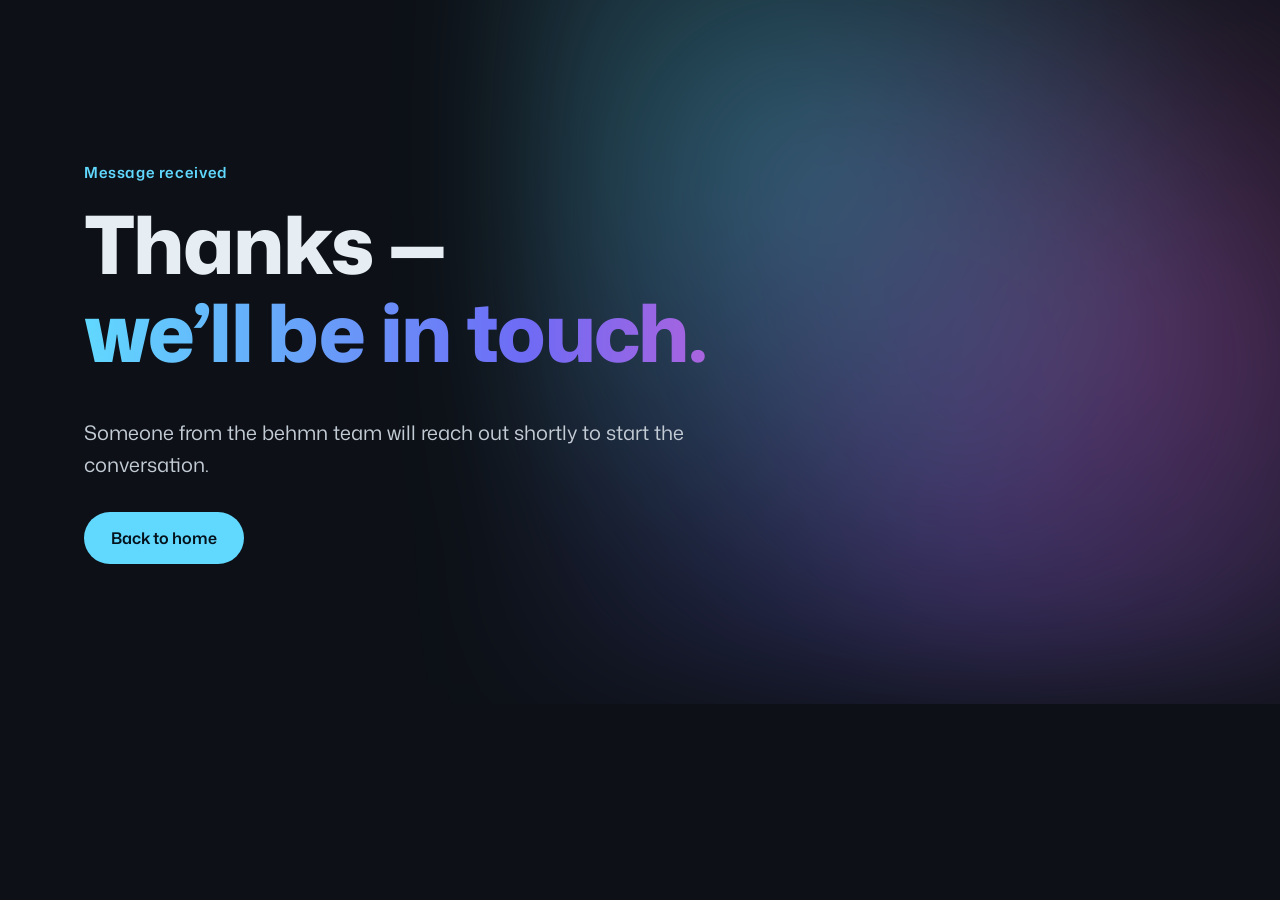
==== thanks.html @ 456a5f35 "Add behmn landing page for Netlify Static landing page styled after behmn.com (dark theme, cyan acce" ====
<!doctype html>
<html lang="en">
<head>
  <meta charset="utf-8">
  <meta name="viewport" content="width=device-width, initial-scale=1">
  <title>Thanks · behmn</title>
  <meta name="theme-color" content="#0D1117">
  <link rel="icon" href="/favicon.svg" type="image/svg+xml">
  <link rel="preconnect" href="https://fonts.googleapis.com">
  <link rel="preconnect" href="https://fonts.gstatic.com" crossorigin>
  <link href="https://fonts.googleapis.com/css2?family=Mona+Sans:wght@400..800&display=swap" rel="stylesheet">
  <link rel="stylesheet" href="/styles.css">
</head>
<body>
  <main class="hero">
    <div class="glow" aria-hidden="true"></div>
    <div class="container hero-inner">
      <p class="eyebrow">Message received</p>
      <h1>Thanks — <span class="grad">we’ll be in touch.</span></h1>
      <p class="lede">Someone from the behmn team will reach out shortly to start the conversation.</p>
      <div class="cta-row"><a class="btn btn-primary" href="/">Back to home</a></div>
    </div>
  </main>
</body>
</html>
---- styles.css ----
:root {
  --bg: #0D1117;
  --bg-alt: #04121B;
  --surface: #161B22;
  --border: #263040;
  --text: #E6EDF3;
  --muted: #9FA8B3;
  --soft: #C3CBD4;
  --cyan: #61D8FE;
  --magenta: #E25CC8;
  --indigo: #6E6BF5;
  --ink: #04121B;
  --radius: 14px;
  --font: "Mona Sans", ui-sans-serif, system-ui, -apple-system, "Segoe UI", sans-serif;
}

*, *::before, *::after { box-sizing: border-box; }
html { scroll-behavior: smooth; }
body {
  margin: 0;
  background: var(--bg);
  color: var(--text);
  font-family: var(--font);
  font-size: 17px;
  line-height: 1.6;
  -webkit-font-smoothing: antialiased;
}
a { color: inherit; }
h1, h2, h3 { line-height: 1.1; letter-spacing: -0.02em; margin: 0 0 0.5em; }
h2 { font-size: clamp(2rem, 4.5vw, 3.4rem); font-weight: 750; max-width: 18ch; }
h3 { font-size: 1.3rem; font-weight: 700; }
p { margin: 0 0 1em; }

.container { width: 100%; max-width: 1160px; margin: 0 auto; padding: 0 24px; }
.muted { color: var(--muted); }
.hidden { display: none; }

.skip { position: absolute; left: -9999px; }
.skip:focus { left: 16px; top: 16px; z-index: 100; background: var(--cyan); color: var(--ink); padding: 8px 14px; border-radius: 8px; }

.grad {
  background: linear-gradient(90deg, var(--cyan), var(--indigo) 55%, var(--magenta));
  -webkit-background-clip: text;
  background-clip: text;
  color: transparent;
}

/* Buttons */
.btn {
  display: inline-flex; align-items: center; justify-content: center;
  padding: 14px 26px; border-radius: 999px;
  font: 600 1rem var(--font); text-decoration: none;
  border: 1px solid transparent; cursor: pointer;
  transition: transform .15s ease, box-shadow .2s ease, background .2s ease;
}
.btn-primary { background: var(--cyan); color: var(--ink); }
.btn-primary:hover { transform: translateY(-1px); box-shadow: 0 0 0 6px rgba(97, 216, 254, .15); }
.btn-ghost { border-color: var(--border); color: var(--soft); }
.btn-ghost:hover { border-color: var(--cyan); color: var(--text); }
.btn-sm { padding: 9px 18px; font-size: .9rem; }

/* Nav */
.nav {
  position: sticky; top: 0; z-index: 50;
  background: rgba(13, 17, 23, .8);
  backdrop-filter: blur(12px);
  border-bottom: 1px solid var(--border);
}
.nav-inner { display: flex; align-items: center; gap: 24px; height: 68px; }
.nav nav { margin-left: auto; }
.nav-links { display: flex; gap: 28px; list-style: none; margin: 0; padding: 0; }
.nav-links a { color: var(--muted); text-decoration: none; font-size: .95rem; }
.nav-links a:hover { color: var(--text); }

.wordmark { font-size: 1.6rem; font-weight: 800; letter-spacing: -0.04em; text-decoration: none; color: var(--text); }
.wordmark span { color: var(--cyan); }
.wordmark.small { font-size: 1.25rem; }

/* Hero */
.hero { position: relative; overflow: hidden; padding: clamp(80px, 14vw, 160px) 0 clamp(80px, 12vw, 140px); }
.glow {
  position: absolute; inset: -30% -10% auto auto; width: 70vw; height: 70vw; max-width: 900px; max-height: 900px;
  background:
    radial-gradient(circle at 30% 40%, rgba(97, 216, 254, .35), transparent 55%),
    radial-gradient(circle at 70% 60%, rgba(226, 92, 200, .28), transparent 55%),
    radial-gradient(circle at 50% 80%, rgba(110, 107, 245, .3), transparent 60%);
  filter: blur(60px);
  animation: drift 18s ease-in-out infinite alternate;
  pointer-events: none;
}
@keyframes drift { to { transform: translate(-8%, 6%) scale(1.08); } }
@media (prefers-reduced-motion: reduce) { .glow { animation: none; } html { scroll-behavior: auto; } }
.hero-inner { position: relative; }
.eyebrow { color: var(--cyan); font-weight: 600; letter-spacing: .04em; font-size: .95rem; }
.hero h1 { font-size: clamp(2.4rem, 6.5vw, 5rem); font-weight: 800; max-width: 16ch; }
.hero h1 .grad { display: block; }
.lede { color: var(--soft); font-size: clamp(1.05rem, 1.6vw, 1.25rem); max-width: 56ch; }
.cta-row { display: flex; flex-wrap: wrap; gap: 14px; margin-top: 32px; }

/* Sections */
.section { padding: clamp(72px, 10vw, 120px) 0; }
.section-alt { background: var(--bg-alt); border-top: 1px solid var(--border); border-bottom: 1px solid var(--border); }

.cards { display: grid; grid-template-columns: repeat(auto-fit, minmax(280px, 1fr)); gap: 20px; margin-top: 40px; }
.card {
  background: var(--surface); border: 1px solid var(--border); border-radius: var(--radius);
  padding: 28px; display: flex; flex-direction: column;
  transition: border-color .2s ease, transform .2s ease;
}
.card:hover { border-color: rgba(97, 216, 254, .5); transform: translateY(-2px); }
.card p { color: var(--soft); }
.card .tag { color: var(--muted); font-size: .85rem; }
.card .link { margin-top: auto; color: var(--cyan); text-decoration: none; font-weight: 600; }

.steps { list-style: none; padding: 0; margin: 40px 0 0; display: grid; grid-template-columns: repeat(auto-fit, minmax(260px, 1fr)); gap: 20px; }
.step { border-top: 2px solid var(--cyan); padding-top: 20px; }
.step p { color: var(--soft); }
.step strong { color: var(--text); }
.num { display: block; font-size: .9rem; font-weight: 700; color: var(--cyan); margin-bottom: 8px; }

.trust { display: grid; grid-template-columns: repeat(auto-fit, minmax(260px, 1fr)); gap: 32px; margin-top: 40px; }
.trust p { color: var(--soft); }

.manifesto { text-align: center; }
.quote { font-size: clamp(1.6rem, 3.6vw, 2.6rem); font-weight: 700; line-height: 1.25; letter-spacing: -0.02em; max-width: 30ch; margin: 0 auto 24px; }

/* Contact */
.contact { display: grid; grid-template-columns: 1fr 1fr; gap: 48px; align-items: start; }
.form { display: grid; gap: 16px; background: var(--surface); border: 1px solid var(--border); border-radius: var(--radius); padding: 28px; }
.form label { display: grid; gap: 6px; font-size: .9rem; color: var(--soft); }
.form input, .form textarea {
  font: inherit; color: var(--text); background: var(--bg);
  border: 1px solid var(--border); border-radius: 10px; padding: 12px 14px;
}
.form input:focus, .form textarea:focus { outline: none; border-color: var(--cyan); box-shadow: 0 0 0 3px rgba(97, 216, 254, .2); }
.form .btn { justify-self: start; }

/* Footer */
.footer { padding: 32px 0; border-top: 1px solid var(--border); }
.footer-inner { display: flex; justify-content: space-between; align-items: center; gap: 16px; flex-wrap: wrap; font-size: .9rem; }

/* Responsive */
@media (max-width: 820px) {
  .nav-links { display: none; }
  .contact { grid-template-columns: 1fr; }
}
@media (max-width: 480px) {
  .container { padding: 0 16px; }
  .nav .btn-sm { padding: 8px 14px; font-size: .85rem; }
}
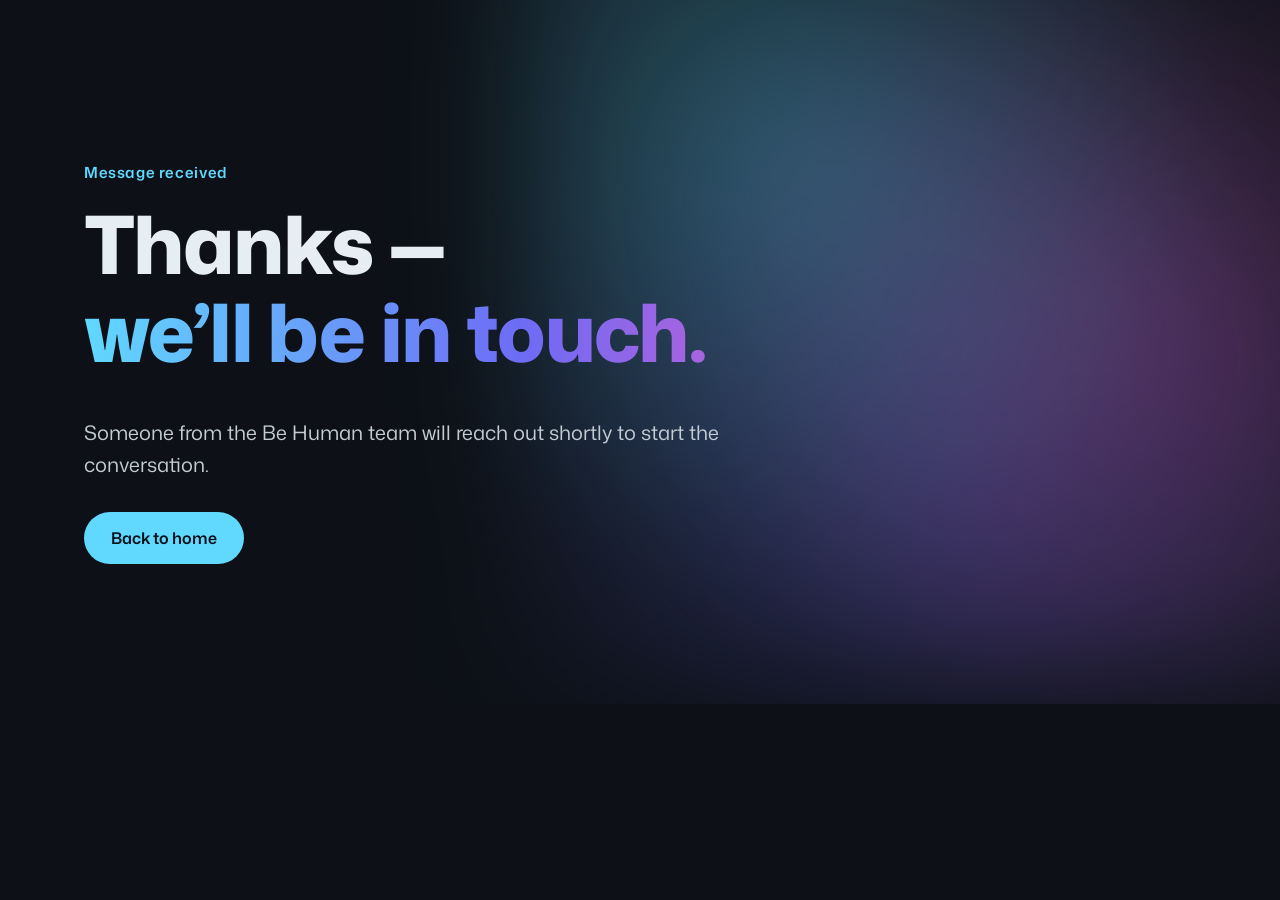
==== commit b2112afb: "Rebrand landing page to Be Human (behmn.ai) Co-Authored-By: Claude Opus 5.5 <noreply@anthropic.com> " ====
--- a/thanks.html
+++ b/thanks.html
@@ -3,7 +3,7 @@
 <head>
   <meta charset="utf-8">
   <meta name="viewport" content="width=device-width, initial-scale=1">
-  <title>Thanks · behmn</title>
+  <title>Thanks · Be Human</title>
   <meta name="theme-color" content="#0D1117">
   <link rel="icon" href="/favicon.svg" type="image/svg+xml">
   <link rel="preconnect" href="https://fonts.googleapis.com">
@@ -17,7 +17,7 @@
     <div class="container hero-inner">
       <p class="eyebrow">Message received</p>
       <h1>Thanks — <span class="grad">we’ll be in touch.</span></h1>
-      <p class="lede">Someone from the behmn team will reach out shortly to start the conversation.</p>
+      <p class="lede">Someone from the Be Human team will reach out shortly to start the conversation.</p>
       <div class="cta-row"><a class="btn btn-primary" href="/">Back to home</a></div>
     </div>
   </main>
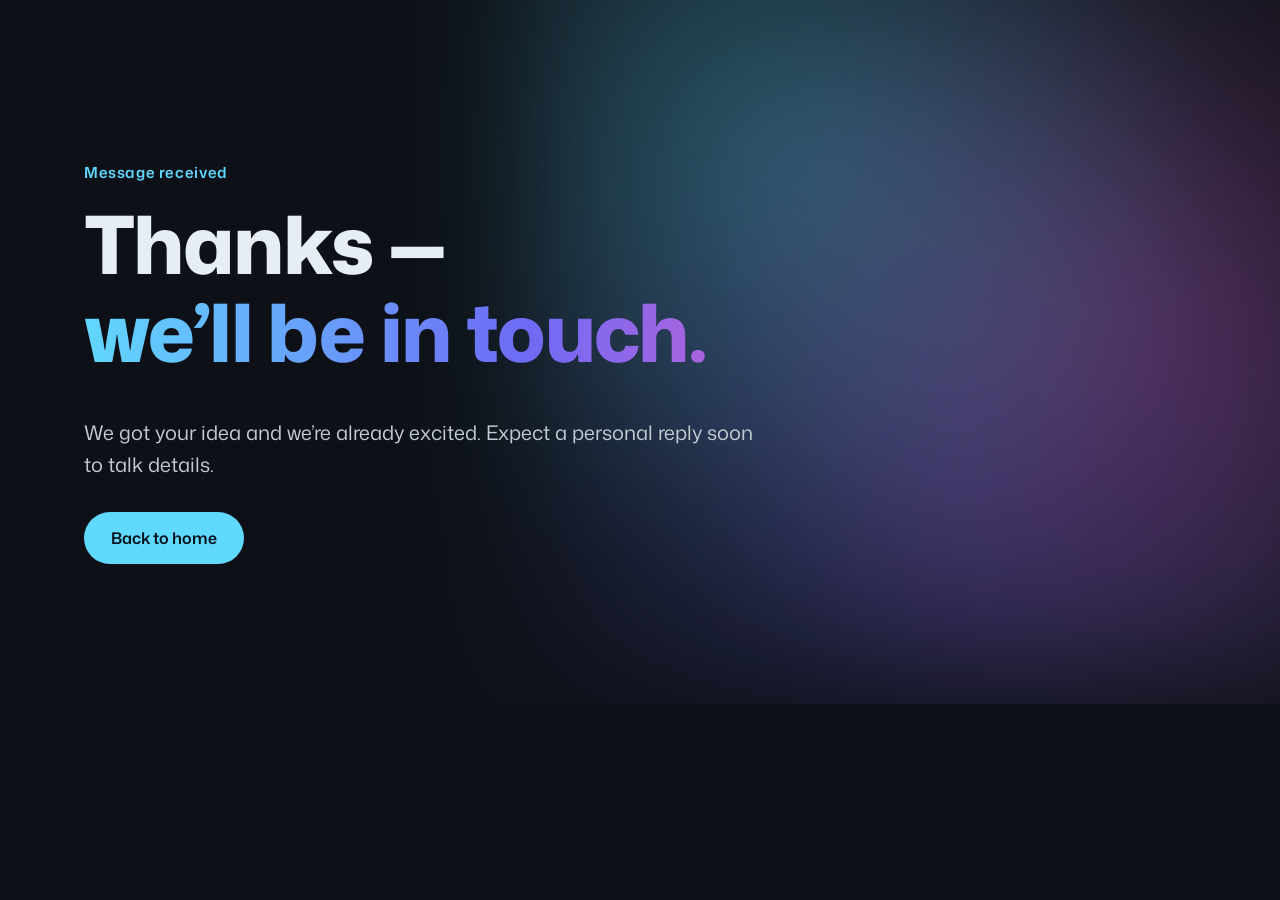
==== commit daf0249d: "Rebuild landing page for Curated Ink Custom graduation caps, wedding invitations (digital or print) " ====
--- a/thanks.html
+++ b/thanks.html
@@ -3,7 +3,7 @@
 <head>
   <meta charset="utf-8">
   <meta name="viewport" content="width=device-width, initial-scale=1">
-  <title>Thanks · Be Human</title>
+  <title>Thanks · Curated Ink</title>
   <meta name="theme-color" content="#0D1117">
   <link rel="icon" href="/favicon.svg" type="image/svg+xml">
   <link rel="preconnect" href="https://fonts.googleapis.com">
@@ -17,7 +17,7 @@
     <div class="container hero-inner">
       <p class="eyebrow">Message received</p>
       <h1>Thanks — <span class="grad">we’ll be in touch.</span></h1>
-      <p class="lede">Someone from the Be Human team will reach out shortly to start the conversation.</p>
+      <p class="lede">We got your idea and we’re already excited. Expect a personal reply soon to talk details.</p>
       <div class="cta-row"><a class="btn btn-primary" href="/">Back to home</a></div>
     </div>
   </main>
--- a/styles.css
+++ b/styles.css
@@ -127,12 +127,14 @@
 /* Contact */
 .contact { display: grid; grid-template-columns: 1fr 1fr; gap: 48px; align-items: start; }
 .form { display: grid; gap: 16px; background: var(--surface); border: 1px solid var(--border); border-radius: var(--radius); padding: 28px; }
+.form select { color-scheme: dark; }
+.form input[type="date"] { color-scheme: dark; }
 .form label { display: grid; gap: 6px; font-size: .9rem; color: var(--soft); }
-.form input, .form textarea {
+.form input, .form textarea, .form select {
   font: inherit; color: var(--text); background: var(--bg);
   border: 1px solid var(--border); border-radius: 10px; padding: 12px 14px;
 }
-.form input:focus, .form textarea:focus { outline: none; border-color: var(--cyan); box-shadow: 0 0 0 3px rgba(97, 216, 254, .2); }
+.form input:focus, .form textarea:focus, .form select:focus { outline: none; border-color: var(--cyan); box-shadow: 0 0 0 3px rgba(97, 216, 254, .2); }
 .form .btn { justify-self: start; }
 
 /* Footer */
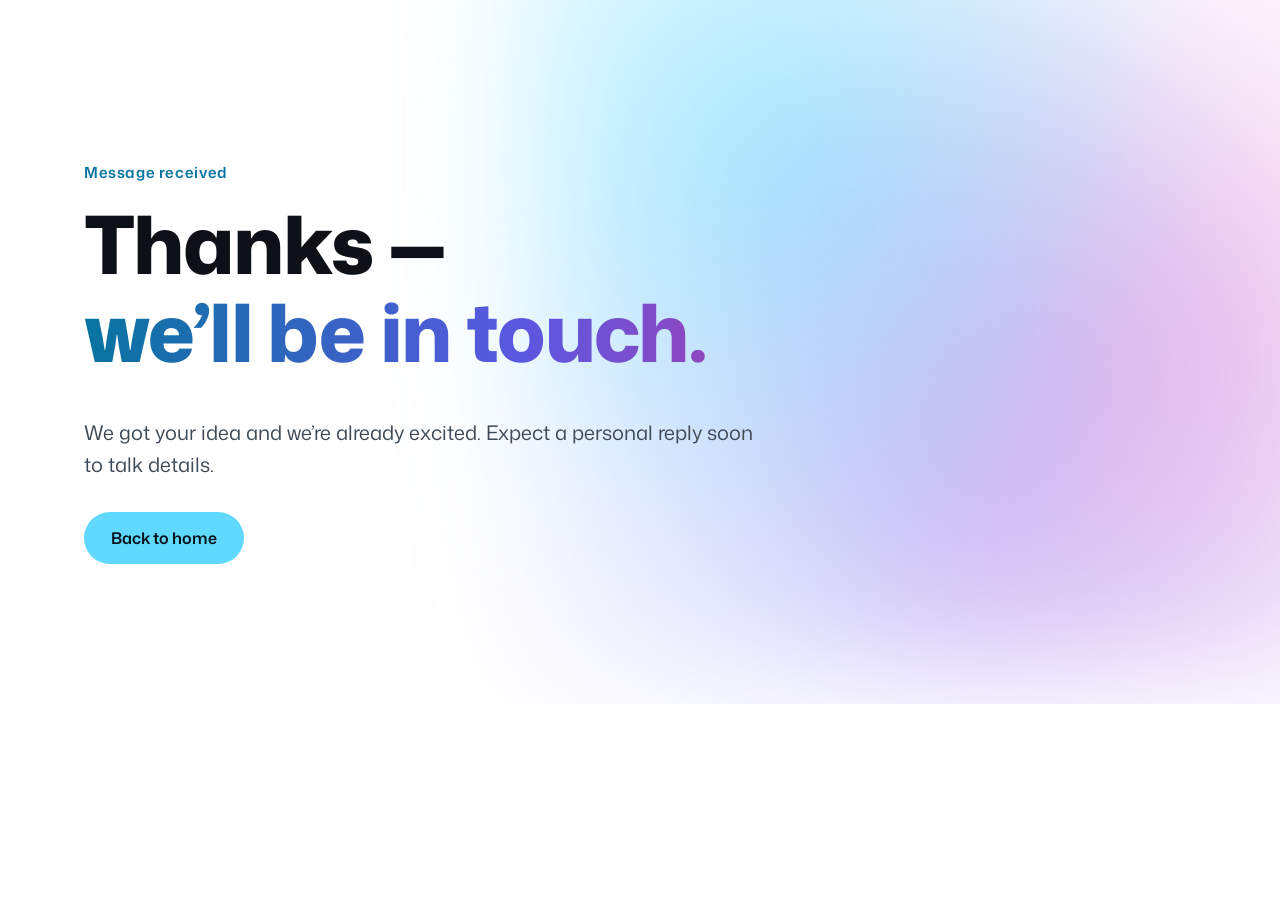
==== commit 7cbb0675: "Phase 0: add light, dark and system themes Adds a Light / Dark / System switch to the header. System" ====
--- a/thanks.html
+++ b/thanks.html
@@ -4,7 +4,10 @@
   <meta charset="utf-8">
   <meta name="viewport" content="width=device-width, initial-scale=1">
   <title>Thanks · Curated Ink</title>
-  <meta name="theme-color" content="#0D1117">
+  <meta name="color-scheme" content="light dark">
+  <meta name="theme-color" content="#FFFFFF" media="(prefers-color-scheme: light)">
+  <meta name="theme-color" content="#0D1117" media="(prefers-color-scheme: dark)">
+  <script src="/theme.js"></script>
   <link rel="icon" href="/favicon.svg" type="image/svg+xml">
   <link rel="preconnect" href="https://fonts.googleapis.com">
   <link rel="preconnect" href="https://fonts.gstatic.com" crossorigin>
--- a/styles.css
+++ b/styles.css
@@ -1,4 +1,5 @@
 :root {
+  /* Dark theme (default) */
   --bg: #0D1117;
   --bg-alt: #04121B;
   --surface: #161B22;
@@ -6,12 +7,70 @@
   --text: #E6EDF3;
   --muted: #9FA8B3;
   --soft: #C3CBD4;
+  --accent: #61D8FE;
+  --grad-1: #61D8FE;
+  --grad-2: #6E6BF5;
+  --grad-3: #E25CC8;
+  --nav-bg: rgba(13, 17, 23, .8);
+  --glow-1: rgba(97, 216, 254, .35);
+  --glow-2: rgba(226, 92, 200, .28);
+  --glow-3: rgba(110, 107, 245, .3);
+  --ring: rgba(97, 216, 254, .2);
+  --card-hover: rgba(97, 216, 254, .5);
+  --shadow: none;
+  color-scheme: dark;
+
+  /* Shared */
   --cyan: #61D8FE;
-  --magenta: #E25CC8;
-  --indigo: #6E6BF5;
   --ink: #04121B;
   --radius: 14px;
   --font: "Mona Sans", ui-sans-serif, system-ui, -apple-system, "Segoe UI", sans-serif;
+}
+
+/* Light theme: chosen explicitly, or via "System" when the device is in light mode */
+:root[data-theme="light"] {
+  --bg: #FFFFFF;
+  --bg-alt: #EEF8FD;
+  --surface: #FFFFFF;
+  --border: #DCE3EA;
+  --text: #0D1117;
+  --muted: #5F6B7A;
+  --soft: #3F4A57;
+  --accent: #0874A0;
+  --grad-1: #0874A0;
+  --grad-2: #5B57E0;
+  --grad-3: #C2389F;
+  --nav-bg: rgba(255, 255, 255, .85);
+  --glow-1: rgba(97, 216, 254, .55);
+  --glow-2: rgba(226, 92, 200, .35);
+  --glow-3: rgba(110, 107, 245, .35);
+  --ring: rgba(8, 116, 160, .18);
+  --card-hover: rgba(8, 116, 160, .45);
+  --shadow: 0 1px 2px rgba(13, 17, 23, .04), 0 8px 24px rgba(13, 17, 23, .06);
+  color-scheme: light;
+}
+@media (prefers-color-scheme: light) {
+  :root:not([data-theme="dark"]) {
+    --bg: #FFFFFF;
+    --bg-alt: #EEF8FD;
+    --surface: #FFFFFF;
+    --border: #DCE3EA;
+    --text: #0D1117;
+    --muted: #5F6B7A;
+    --soft: #3F4A57;
+    --accent: #0874A0;
+    --grad-1: #0874A0;
+    --grad-2: #5B57E0;
+    --grad-3: #C2389F;
+    --nav-bg: rgba(255, 255, 255, .85);
+    --glow-1: rgba(97, 216, 254, .55);
+    --glow-2: rgba(226, 92, 200, .35);
+    --glow-3: rgba(110, 107, 245, .35);
+    --ring: rgba(8, 116, 160, .18);
+    --card-hover: rgba(8, 116, 160, .45);
+    --shadow: 0 1px 2px rgba(13, 17, 23, .04), 0 8px 24px rgba(13, 17, 23, .06);
+    color-scheme: light;
+  }
 }
 
 *, *::before, *::after { box-sizing: border-box; }
@@ -39,7 +98,7 @@
 .skip:focus { left: 16px; top: 16px; z-index: 100; background: var(--cyan); color: var(--ink); padding: 8px 14px; border-radius: 8px; }
 
 .grad {
-  background: linear-gradient(90deg, var(--cyan), var(--indigo) 55%, var(--magenta));
+  background: linear-gradient(90deg, var(--grad-1), var(--grad-2) 55%, var(--grad-3));
   -webkit-background-clip: text;
   background-clip: text;
   color: transparent;
@@ -54,26 +113,27 @@
   transition: transform .15s ease, box-shadow .2s ease, background .2s ease;
 }
 .btn-primary { background: var(--cyan); color: var(--ink); }
-.btn-primary:hover { transform: translateY(-1px); box-shadow: 0 0 0 6px rgba(97, 216, 254, .15); }
+.btn-primary:hover { transform: translateY(-1px); box-shadow: 0 0 0 6px var(--ring); }
 .btn-ghost { border-color: var(--border); color: var(--soft); }
-.btn-ghost:hover { border-color: var(--cyan); color: var(--text); }
+.btn-ghost:hover { border-color: var(--accent); color: var(--text); }
 .btn-sm { padding: 9px 18px; font-size: .9rem; }
 
 /* Nav */
 .nav {
   position: sticky; top: 0; z-index: 50;
-  background: rgba(13, 17, 23, .8);
+  background: var(--nav-bg);
   backdrop-filter: blur(12px);
   border-bottom: 1px solid var(--border);
 }
 .nav-inner { display: flex; align-items: center; gap: 24px; height: 68px; }
 .nav nav { margin-left: auto; }
+.nav-actions { display: flex; align-items: center; gap: 12px; }
 .nav-links { display: flex; gap: 28px; list-style: none; margin: 0; padding: 0; }
 .nav-links a { color: var(--muted); text-decoration: none; font-size: .95rem; }
 .nav-links a:hover { color: var(--text); }
 
 .wordmark { font-size: 1.6rem; font-weight: 800; letter-spacing: -0.04em; text-decoration: none; color: var(--text); }
-.wordmark span { color: var(--cyan); }
+.wordmark span { color: var(--accent); }
 .wordmark.small { font-size: 1.25rem; }
 
 /* Hero */
@@ -81,9 +141,9 @@
 .glow {
   position: absolute; inset: -30% -10% auto auto; width: 70vw; height: 70vw; max-width: 900px; max-height: 900px;
   background:
-    radial-gradient(circle at 30% 40%, rgba(97, 216, 254, .35), transparent 55%),
-    radial-gradient(circle at 70% 60%, rgba(226, 92, 200, .28), transparent 55%),
-    radial-gradient(circle at 50% 80%, rgba(110, 107, 245, .3), transparent 60%);
+    radial-gradient(circle at 30% 40%, var(--glow-1), transparent 55%),
+    radial-gradient(circle at 70% 60%, var(--glow-2), transparent 55%),
+    radial-gradient(circle at 50% 80%, var(--glow-3), transparent 60%);
   filter: blur(60px);
   animation: drift 18s ease-in-out infinite alternate;
   pointer-events: none;
@@ -91,7 +151,7 @@
 @keyframes drift { to { transform: translate(-8%, 6%) scale(1.08); } }
 @media (prefers-reduced-motion: reduce) { .glow { animation: none; } html { scroll-behavior: auto; } }
 .hero-inner { position: relative; }
-.eyebrow { color: var(--cyan); font-weight: 600; letter-spacing: .04em; font-size: .95rem; }
+.eyebrow { color: var(--accent); font-weight: 600; letter-spacing: .04em; font-size: .95rem; }
 .hero h1 { font-size: clamp(2.4rem, 6.5vw, 5rem); font-weight: 800; max-width: 16ch; }
 .hero h1 .grad { display: block; }
 .lede { color: var(--soft); font-size: clamp(1.05rem, 1.6vw, 1.25rem); max-width: 56ch; }
@@ -104,19 +164,19 @@
 .cards { display: grid; grid-template-columns: repeat(auto-fit, minmax(280px, 1fr)); gap: 20px; margin-top: 40px; }
 .card {
   background: var(--surface); border: 1px solid var(--border); border-radius: var(--radius);
-  padding: 28px; display: flex; flex-direction: column;
+  padding: 28px; display: flex; flex-direction: column; box-shadow: var(--shadow);
   transition: border-color .2s ease, transform .2s ease;
 }
-.card:hover { border-color: rgba(97, 216, 254, .5); transform: translateY(-2px); }
+.card:hover { border-color: var(--card-hover); transform: translateY(-2px); }
 .card p { color: var(--soft); }
 .card .tag { color: var(--muted); font-size: .85rem; }
-.card .link { margin-top: auto; color: var(--cyan); text-decoration: none; font-weight: 600; }
+.card .link { margin-top: auto; color: var(--accent); text-decoration: none; font-weight: 600; }
 
 .steps { list-style: none; padding: 0; margin: 40px 0 0; display: grid; grid-template-columns: repeat(auto-fit, minmax(260px, 1fr)); gap: 20px; }
-.step { border-top: 2px solid var(--cyan); padding-top: 20px; }
+.step { border-top: 2px solid var(--accent); padding-top: 20px; }
 .step p { color: var(--soft); }
 .step strong { color: var(--text); }
-.num { display: block; font-size: .9rem; font-weight: 700; color: var(--cyan); margin-bottom: 8px; }
+.num { display: block; font-size: .9rem; font-weight: 700; color: var(--accent); margin-bottom: 8px; }
 
 .trust { display: grid; grid-template-columns: repeat(auto-fit, minmax(260px, 1fr)); gap: 32px; margin-top: 40px; }
 .trust p { color: var(--soft); }
@@ -126,16 +186,25 @@
 
 /* Contact */
 .contact { display: grid; grid-template-columns: 1fr 1fr; gap: 48px; align-items: start; }
-.form { display: grid; gap: 16px; background: var(--surface); border: 1px solid var(--border); border-radius: var(--radius); padding: 28px; }
-.form select { color-scheme: dark; }
-.form input[type="date"] { color-scheme: dark; }
+.form { display: grid; gap: 16px; background: var(--surface); border: 1px solid var(--border); border-radius: var(--radius); padding: 28px; box-shadow: var(--shadow); }
 .form label { display: grid; gap: 6px; font-size: .9rem; color: var(--soft); }
 .form input, .form textarea, .form select {
   font: inherit; color: var(--text); background: var(--bg);
   border: 1px solid var(--border); border-radius: 10px; padding: 12px 14px;
 }
-.form input:focus, .form textarea:focus, .form select:focus { outline: none; border-color: var(--cyan); box-shadow: 0 0 0 3px rgba(97, 216, 254, .2); }
+.form input:focus, .form textarea:focus, .form select:focus { outline: none; border-color: var(--accent); box-shadow: 0 0 0 3px var(--ring); }
 .form .btn { justify-self: start; }
+
+/* Theme switch */
+.theme-switch { display: inline-flex; padding: 3px; gap: 2px; border: 1px solid var(--border); border-radius: 999px; background: var(--surface); }
+.theme-switch button {
+  display: grid; place-items: center; width: 30px; height: 30px; padding: 0;
+  border: 0; border-radius: 999px; background: transparent; color: var(--muted); cursor: pointer;
+}
+.theme-switch button:hover { color: var(--text); }
+.theme-switch button[aria-pressed="true"] { background: var(--cyan); color: var(--ink); }
+.theme-switch button:focus-visible { outline: 2px solid var(--accent); outline-offset: 2px; }
+.theme-switch svg { width: 16px; height: 16px; }
 
 /* Footer */
 .footer { padding: 32px 0; border-top: 1px solid var(--border); }
@@ -148,5 +217,10 @@
 }
 @media (max-width: 480px) {
   .container { padding: 0 16px; }
+  .nav-inner { gap: 12px; }
+  .nav-actions { margin-left: auto; gap: 8px; }
   .nav .btn-sm { padding: 8px 14px; font-size: .85rem; }
 }
+@media (max-width: 400px) {
+  .nav .btn-sm { display: none; }
+}
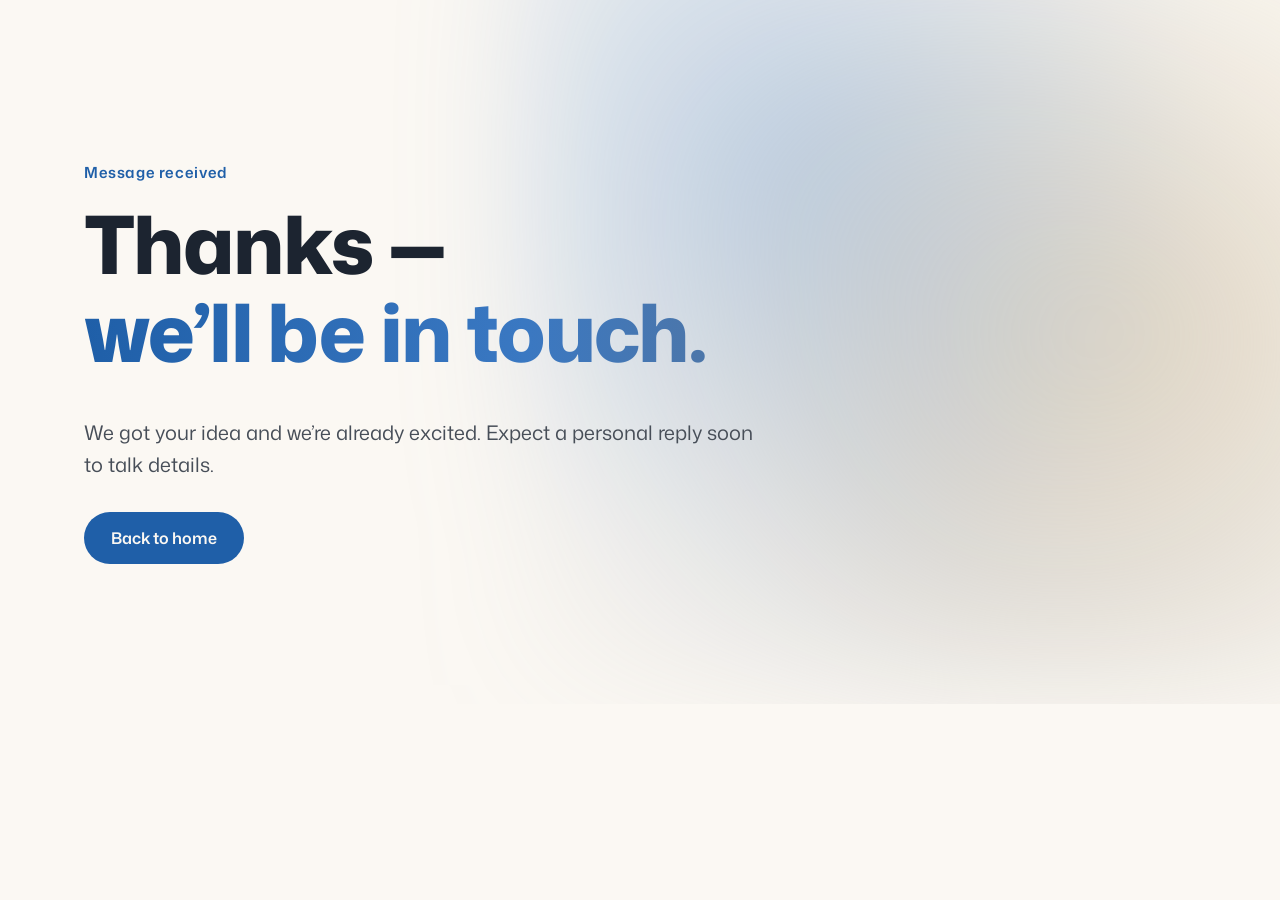
==== commit 30e88345: "Responsive layout, blue/beige/grey palette and roadmap checklist - New palette: blue, beige and grey" ====
--- a/thanks.html
+++ b/thanks.html
@@ -5,8 +5,8 @@
   <meta name="viewport" content="width=device-width, initial-scale=1">
   <title>Thanks · Curated Ink</title>
   <meta name="color-scheme" content="light dark">
-  <meta name="theme-color" content="#FFFFFF" media="(prefers-color-scheme: light)">
-  <meta name="theme-color" content="#0D1117" media="(prefers-color-scheme: dark)">
+  <meta name="theme-color" content="#FBF8F3" media="(prefers-color-scheme: light)">
+  <meta name="theme-color" content="#12161C" media="(prefers-color-scheme: dark)">
   <script src="/theme.js"></script>
   <link rel="icon" href="/favicon.svg" type="image/svg+xml">
   <link rel="preconnect" href="https://fonts.googleapis.com">
--- a/styles.css
+++ b/styles.css
@@ -1,80 +1,88 @@
 :root {
-  /* Dark theme (default) */
-  --bg: #0D1117;
-  --bg-alt: #04121B;
-  --surface: #161B22;
-  --border: #263040;
-  --text: #E6EDF3;
-  --muted: #9FA8B3;
-  --soft: #C3CBD4;
-  --accent: #61D8FE;
-  --grad-1: #61D8FE;
-  --grad-2: #6E6BF5;
-  --grad-3: #E25CC8;
-  --nav-bg: rgba(13, 17, 23, .8);
-  --glow-1: rgba(97, 216, 254, .35);
-  --glow-2: rgba(226, 92, 200, .28);
-  --glow-3: rgba(110, 107, 245, .3);
-  --ring: rgba(97, 216, 254, .2);
-  --card-hover: rgba(97, 216, 254, .5);
+  /* Palette: blue, beige and grey.
+     Dark theme is the base; light overrides below. "System" (no data-theme)
+     follows the device setting. */
+  --bg: #12161C;
+  --bg-alt: #181D24;
+  --surface: #1E242C;
+  --border: #2F3742;
+  --text: #EDE6DA;
+  --muted: #9CA3AC;
+  --soft: #C9C2B6;
+  --accent: #7FB2F0;
+  --btn-bg: #7FB2F0;
+  --btn-text: #0E1A2B;
+  --grad-1: #7FB2F0;
+  --grad-2: #A8C6EC;
+  --grad-3: #E3D3B6;
+  --nav-bg: rgba(18, 22, 28, .85);
+  --glow-1: rgba(127, 178, 240, .28);
+  --glow-2: rgba(227, 211, 182, .16);
+  --glow-3: rgba(156, 163, 172, .14);
+  --ring: rgba(127, 178, 240, .22);
+  --card-hover: rgba(127, 178, 240, .5);
   --shadow: none;
   color-scheme: dark;
 
   /* Shared */
-  --cyan: #61D8FE;
-  --ink: #04121B;
   --radius: 14px;
   --font: "Mona Sans", ui-sans-serif, system-ui, -apple-system, "Segoe UI", sans-serif;
 }
 
 /* Light theme: chosen explicitly, or via "System" when the device is in light mode */
 :root[data-theme="light"] {
-  --bg: #FFFFFF;
-  --bg-alt: #EEF8FD;
+  --bg: #FBF8F3;
+  --bg-alt: #F1EADF;
   --surface: #FFFFFF;
-  --border: #DCE3EA;
-  --text: #0D1117;
-  --muted: #5F6B7A;
-  --soft: #3F4A57;
-  --accent: #0874A0;
-  --grad-1: #0874A0;
-  --grad-2: #5B57E0;
-  --grad-3: #C2389F;
-  --nav-bg: rgba(255, 255, 255, .85);
-  --glow-1: rgba(97, 216, 254, .55);
-  --glow-2: rgba(226, 92, 200, .35);
-  --glow-3: rgba(110, 107, 245, .35);
-  --ring: rgba(8, 116, 160, .18);
-  --card-hover: rgba(8, 116, 160, .45);
-  --shadow: 0 1px 2px rgba(13, 17, 23, .04), 0 8px 24px rgba(13, 17, 23, .06);
+  --border: #E1D9CC;
+  --text: #1C2430;
+  --muted: #646A72;
+  --soft: #474E58;
+  --accent: #1F5FA8;
+  --btn-bg: #1F5FA8;
+  --btn-text: #FBF8F3;
+  --grad-1: #1F5FA8;
+  --grad-2: #3A78C2;
+  --grad-3: #5E7491;
+  --nav-bg: rgba(251, 248, 243, .88);
+  --glow-1: rgba(58, 120, 194, .30);
+  --glow-2: rgba(214, 196, 166, .55);
+  --glow-3: rgba(140, 150, 165, .25);
+  --ring: rgba(31, 95, 168, .18);
+  --card-hover: rgba(31, 95, 168, .45);
+  --shadow: 0 1px 2px rgba(28, 36, 48, .04), 0 8px 24px rgba(28, 36, 48, .06);
   color-scheme: light;
 }
 @media (prefers-color-scheme: light) {
   :root:not([data-theme="dark"]) {
-    --bg: #FFFFFF;
-    --bg-alt: #EEF8FD;
+    --bg: #FBF8F3;
+    --bg-alt: #F1EADF;
     --surface: #FFFFFF;
-    --border: #DCE3EA;
-    --text: #0D1117;
-    --muted: #5F6B7A;
-    --soft: #3F4A57;
-    --accent: #0874A0;
-    --grad-1: #0874A0;
-    --grad-2: #5B57E0;
-    --grad-3: #C2389F;
-    --nav-bg: rgba(255, 255, 255, .85);
-    --glow-1: rgba(97, 216, 254, .55);
-    --glow-2: rgba(226, 92, 200, .35);
-    --glow-3: rgba(110, 107, 245, .35);
-    --ring: rgba(8, 116, 160, .18);
-    --card-hover: rgba(8, 116, 160, .45);
-    --shadow: 0 1px 2px rgba(13, 17, 23, .04), 0 8px 24px rgba(13, 17, 23, .06);
+    --border: #E1D9CC;
+    --text: #1C2430;
+    --muted: #646A72;
+    --soft: #474E58;
+    --accent: #1F5FA8;
+    --btn-bg: #1F5FA8;
+    --btn-text: #FBF8F3;
+    --grad-1: #1F5FA8;
+    --grad-2: #3A78C2;
+    --grad-3: #5E7491;
+    --nav-bg: rgba(251, 248, 243, .88);
+    --glow-1: rgba(58, 120, 194, .30);
+    --glow-2: rgba(214, 196, 166, .55);
+    --glow-3: rgba(140, 150, 165, .25);
+    --ring: rgba(31, 95, 168, .18);
+    --card-hover: rgba(31, 95, 168, .45);
+    --shadow: 0 1px 2px rgba(28, 36, 48, .04), 0 8px 24px rgba(28, 36, 48, .06);
     color-scheme: light;
   }
 }
 
 *, *::before, *::after { box-sizing: border-box; }
 html { scroll-behavior: smooth; }
+/* Keep section headings clear of the sticky header when jumping via the menu */
+section[id] { scroll-margin-top: 68px; }
 body {
   margin: 0;
   background: var(--bg);
@@ -90,12 +98,15 @@
 h3 { font-size: 1.3rem; font-weight: 700; }
 p { margin: 0 0 1em; }
 
-.container { width: 100%; max-width: 1160px; margin: 0 auto; padding: 0 24px; }
+.container {
+  width: 100%; max-width: 1160px; margin: 0 auto;
+  padding: 0 max(24px, env(safe-area-inset-right)) 0 max(24px, env(safe-area-inset-left));
+}
 .muted { color: var(--muted); }
 .hidden { display: none; }
 
 .skip { position: absolute; left: -9999px; }
-.skip:focus { left: 16px; top: 16px; z-index: 100; background: var(--cyan); color: var(--ink); padding: 8px 14px; border-radius: 8px; }
+.skip:focus { left: 16px; top: 16px; z-index: 100; background: var(--btn-bg); color: var(--btn-text); padding: 8px 14px; border-radius: 8px; }
 
 .grad {
   background: linear-gradient(90deg, var(--grad-1), var(--grad-2) 55%, var(--grad-3));
@@ -112,7 +123,7 @@
   border: 1px solid transparent; cursor: pointer;
   transition: transform .15s ease, box-shadow .2s ease, background .2s ease;
 }
-.btn-primary { background: var(--cyan); color: var(--ink); }
+.btn-primary { background: var(--btn-bg); color: var(--btn-text); }
 .btn-primary:hover { transform: translateY(-1px); box-shadow: 0 0 0 6px var(--ring); }
 .btn-ghost { border-color: var(--border); color: var(--soft); }
 .btn-ghost:hover { border-color: var(--accent); color: var(--text); }
@@ -129,8 +140,21 @@
 .nav nav { margin-left: auto; }
 .nav-actions { display: flex; align-items: center; gap: 12px; }
 .nav-links { display: flex; gap: 28px; list-style: none; margin: 0; padding: 0; }
-.nav-links a { color: var(--muted); text-decoration: none; font-size: .95rem; }
-.nav-links a:hover { color: var(--text); }
+.nav-links a:not(.btn) { display: block; padding: 10px 0; color: var(--muted); text-decoration: none; font-size: .95rem; }
+.nav-links .menu-cta { display: none; }
+.nav-links a:not(.btn):hover { color: var(--text); }
+
+/* Mobile menu button (shown at tablet/phone widths) */
+.menu-toggle {
+  display: none; place-items: center; width: 40px; height: 40px; padding: 0;
+  border: 1px solid var(--border); border-radius: 999px;
+  background: var(--surface); color: var(--text); cursor: pointer;
+}
+.menu-toggle svg { width: 20px; height: 20px; }
+.menu-toggle .i-close { display: none; }
+.nav.open .menu-toggle .i-open { display: none; }
+.nav.open .menu-toggle .i-close { display: inline; }
+.menu-toggle:focus-visible { outline: 2px solid var(--accent); outline-offset: 2px; }
 
 .wordmark { font-size: 1.6rem; font-weight: 800; letter-spacing: -0.04em; text-decoration: none; color: var(--text); }
 .wordmark span { color: var(--accent); }
@@ -161,7 +185,7 @@
 .section { padding: clamp(72px, 10vw, 120px) 0; }
 .section-alt { background: var(--bg-alt); border-top: 1px solid var(--border); border-bottom: 1px solid var(--border); }
 
-.cards { display: grid; grid-template-columns: repeat(auto-fit, minmax(280px, 1fr)); gap: 20px; margin-top: 40px; }
+.cards { display: grid; grid-template-columns: 1fr; gap: 20px; margin-top: 40px; }
 .card {
   background: var(--surface); border: 1px solid var(--border); border-radius: var(--radius);
   padding: 28px; display: flex; flex-direction: column; box-shadow: var(--shadow);
@@ -172,13 +196,13 @@
 .card .tag { color: var(--muted); font-size: .85rem; }
 .card .link { margin-top: auto; color: var(--accent); text-decoration: none; font-weight: 600; }
 
-.steps { list-style: none; padding: 0; margin: 40px 0 0; display: grid; grid-template-columns: repeat(auto-fit, minmax(260px, 1fr)); gap: 20px; }
+.steps { list-style: none; padding: 0; margin: 40px 0 0; display: grid; grid-template-columns: 1fr; gap: 28px; }
 .step { border-top: 2px solid var(--accent); padding-top: 20px; }
 .step p { color: var(--soft); }
 .step strong { color: var(--text); }
 .num { display: block; font-size: .9rem; font-weight: 700; color: var(--accent); margin-bottom: 8px; }
 
-.trust { display: grid; grid-template-columns: repeat(auto-fit, minmax(260px, 1fr)); gap: 32px; margin-top: 40px; }
+.trust { display: grid; grid-template-columns: 1fr; gap: 28px; margin-top: 40px; }
 .trust p { color: var(--soft); }
 
 .manifesto { text-align: center; }
@@ -202,7 +226,7 @@
   border: 0; border-radius: 999px; background: transparent; color: var(--muted); cursor: pointer;
 }
 .theme-switch button:hover { color: var(--text); }
-.theme-switch button[aria-pressed="true"] { background: var(--cyan); color: var(--ink); }
+.theme-switch button[aria-pressed="true"] { background: var(--btn-bg); color: var(--btn-text); }
 .theme-switch button:focus-visible { outline: 2px solid var(--accent); outline-offset: 2px; }
 .theme-switch svg { width: 16px; height: 16px; }
 
@@ -210,17 +234,55 @@
 .footer { padding: 32px 0; border-top: 1px solid var(--border); }
 .footer-inner { display: flex; justify-content: space-between; align-items: center; gap: 16px; flex-wrap: wrap; font-size: .9rem; }
 
-/* Responsive */
+/* Responsive
+   Phones: one column. Tablets (640px+): two-up cards with the odd one
+   spanning the row; steps and promises go three-up from 720px.
+   Desktop (960px+): three-up everywhere. Menu collapses at 820px and below. */
+@media (min-width: 640px) {
+  .cards { grid-template-columns: repeat(2, 1fr); }
+  .cards > :last-child:nth-child(odd) { grid-column: 1 / -1; }
+}
+@media (min-width: 720px) {
+  .steps, .trust { grid-template-columns: repeat(3, 1fr); gap: 24px; }
+}
+@media (min-width: 960px) {
+  .cards { grid-template-columns: repeat(3, 1fr); }
+  .cards > :last-child:nth-child(odd) { grid-column: auto; }
+}
 @media (max-width: 820px) {
-  .nav-links { display: none; }
+  .nav-actions { margin-left: auto; }
+  .menu-toggle { display: grid; }
+  .nav nav {
+    display: none; position: absolute; top: 100%; left: 0; right: 0; margin: 0;
+    background: var(--bg); border-bottom: 1px solid var(--border);
+    box-shadow: 0 12px 24px rgba(0, 0, 0, .12);
+  }
+  .nav.open nav { display: block; }
+  .nav-links {
+    flex-direction: column; gap: 0; max-width: 1160px; margin: 0 auto;
+    padding: 8px max(24px, env(safe-area-inset-right)) 20px max(24px, env(safe-area-inset-left));
+  }
+  .nav-links a:not(.btn) { padding: 14px 0; font-size: 1.05rem; color: var(--text); border-bottom: 1px solid var(--border); }
+  .nav-links .menu-cta { display: block; margin-top: 16px; }
+  .nav-links .menu-cta .btn { width: 100%; }
   .contact { grid-template-columns: 1fr; }
 }
+@media (max-width: 600px) {
+  .nav .nav-cta { display: none; }
+}
 @media (max-width: 480px) {
-  .container { padding: 0 16px; }
+  .container { padding: 0 max(16px, env(safe-area-inset-right)) 0 max(16px, env(safe-area-inset-left)); }
+  .nav-links { padding-left: max(16px, env(safe-area-inset-left)); padding-right: max(16px, env(safe-area-inset-right)); }
   .nav-inner { gap: 12px; }
-  .nav-actions { margin-left: auto; gap: 8px; }
-  .nav .btn-sm { padding: 8px 14px; font-size: .85rem; }
-}
-@media (max-width: 400px) {
-  .nav .btn-sm { display: none; }
-}
+  .nav-actions { gap: 8px; }
+  .cta-row .btn { flex: 1 1 100%; }
+  .form .btn { justify-self: stretch; }
+}
+@media (max-width: 360px) {
+  .wordmark { font-size: 1.35rem; }
+  .nav-inner { gap: 8px; }
+  .nav-actions { gap: 6px; }
+}
+@media (pointer: coarse) {
+  .theme-switch button { width: 36px; height: 36px; }
+}
